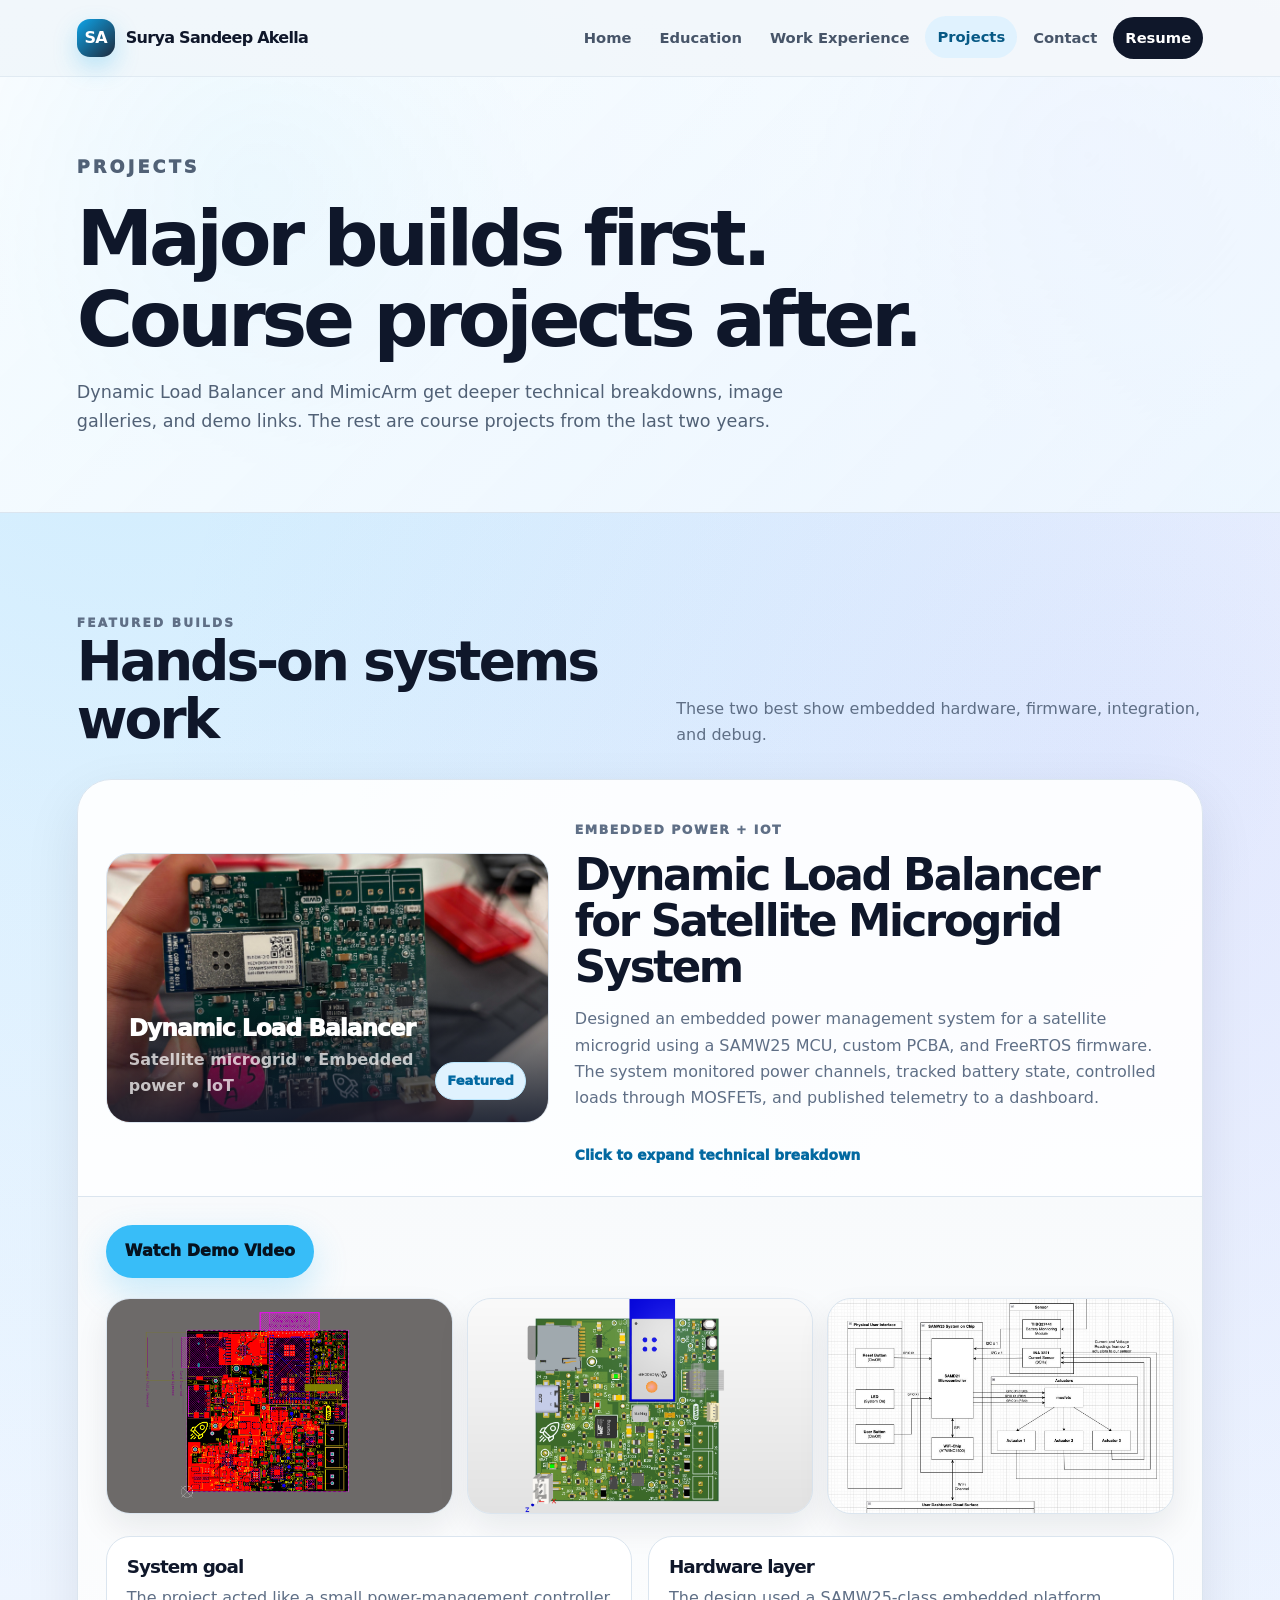
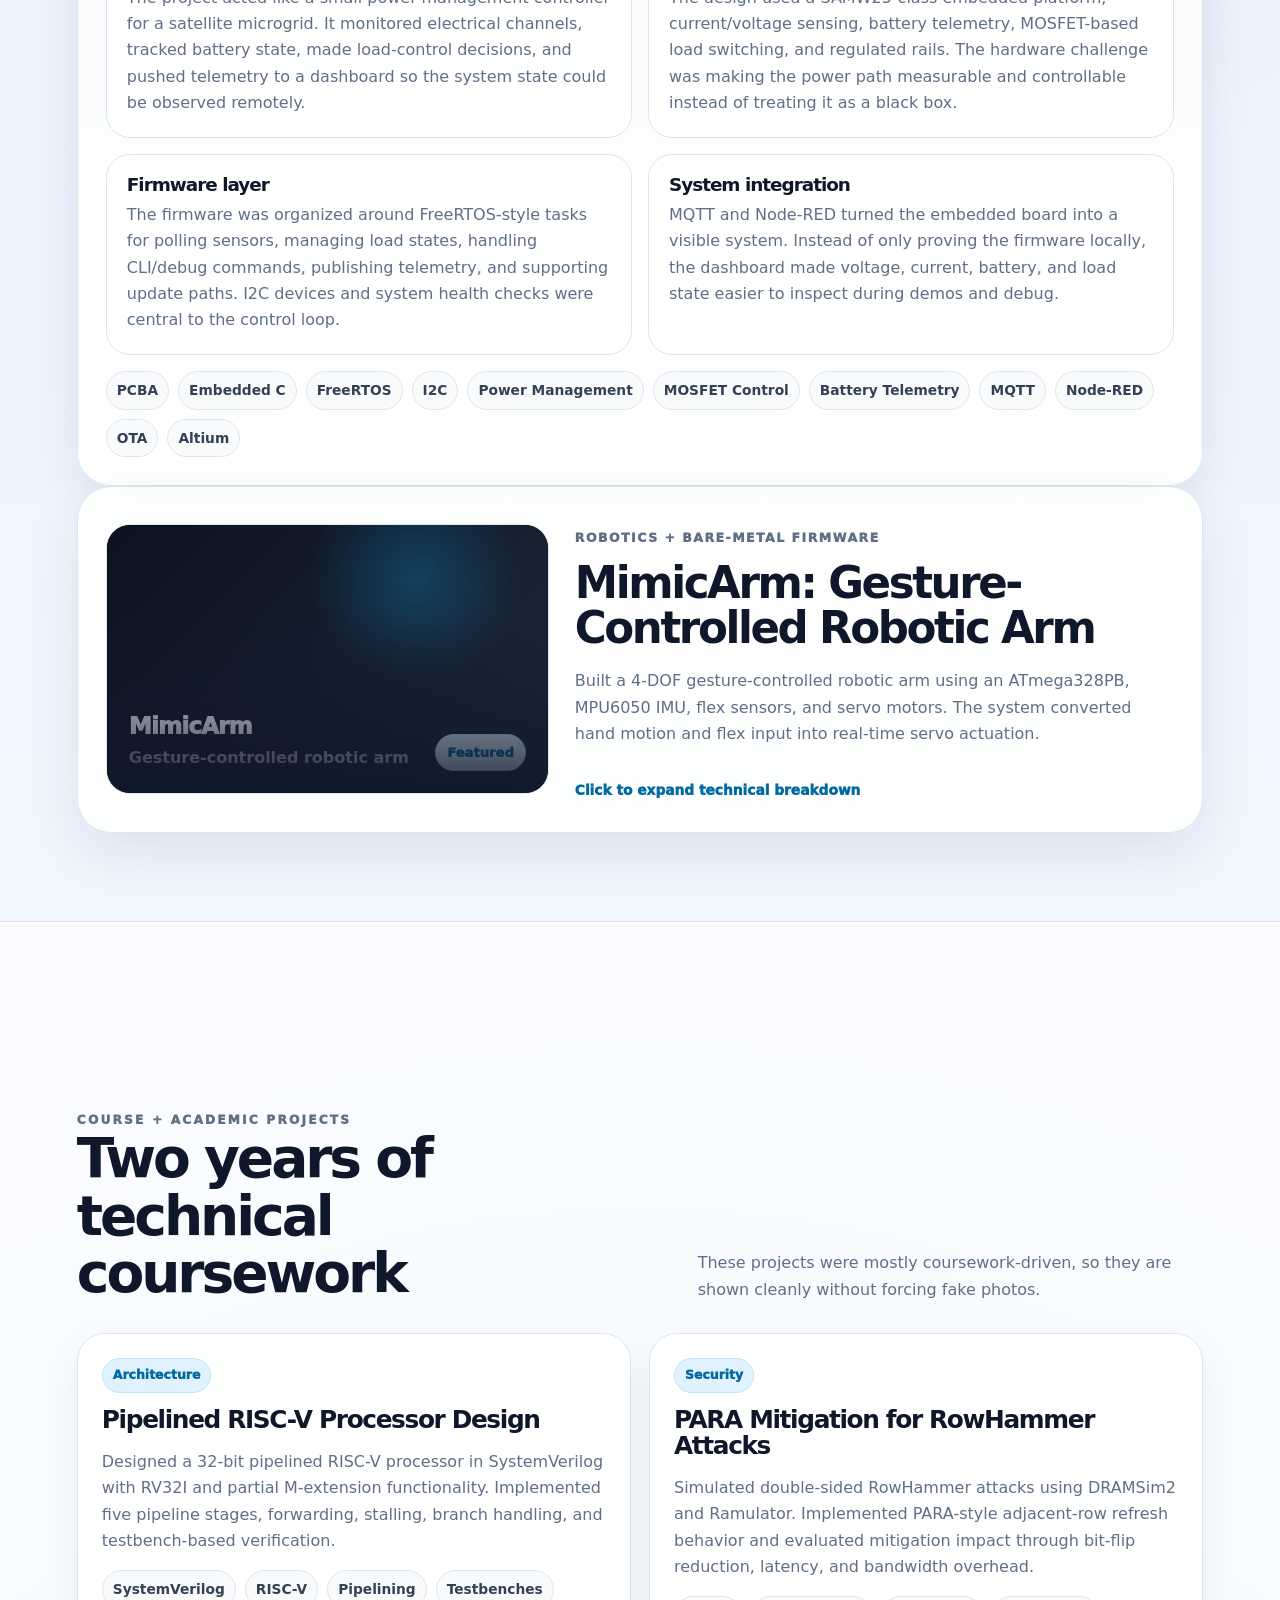
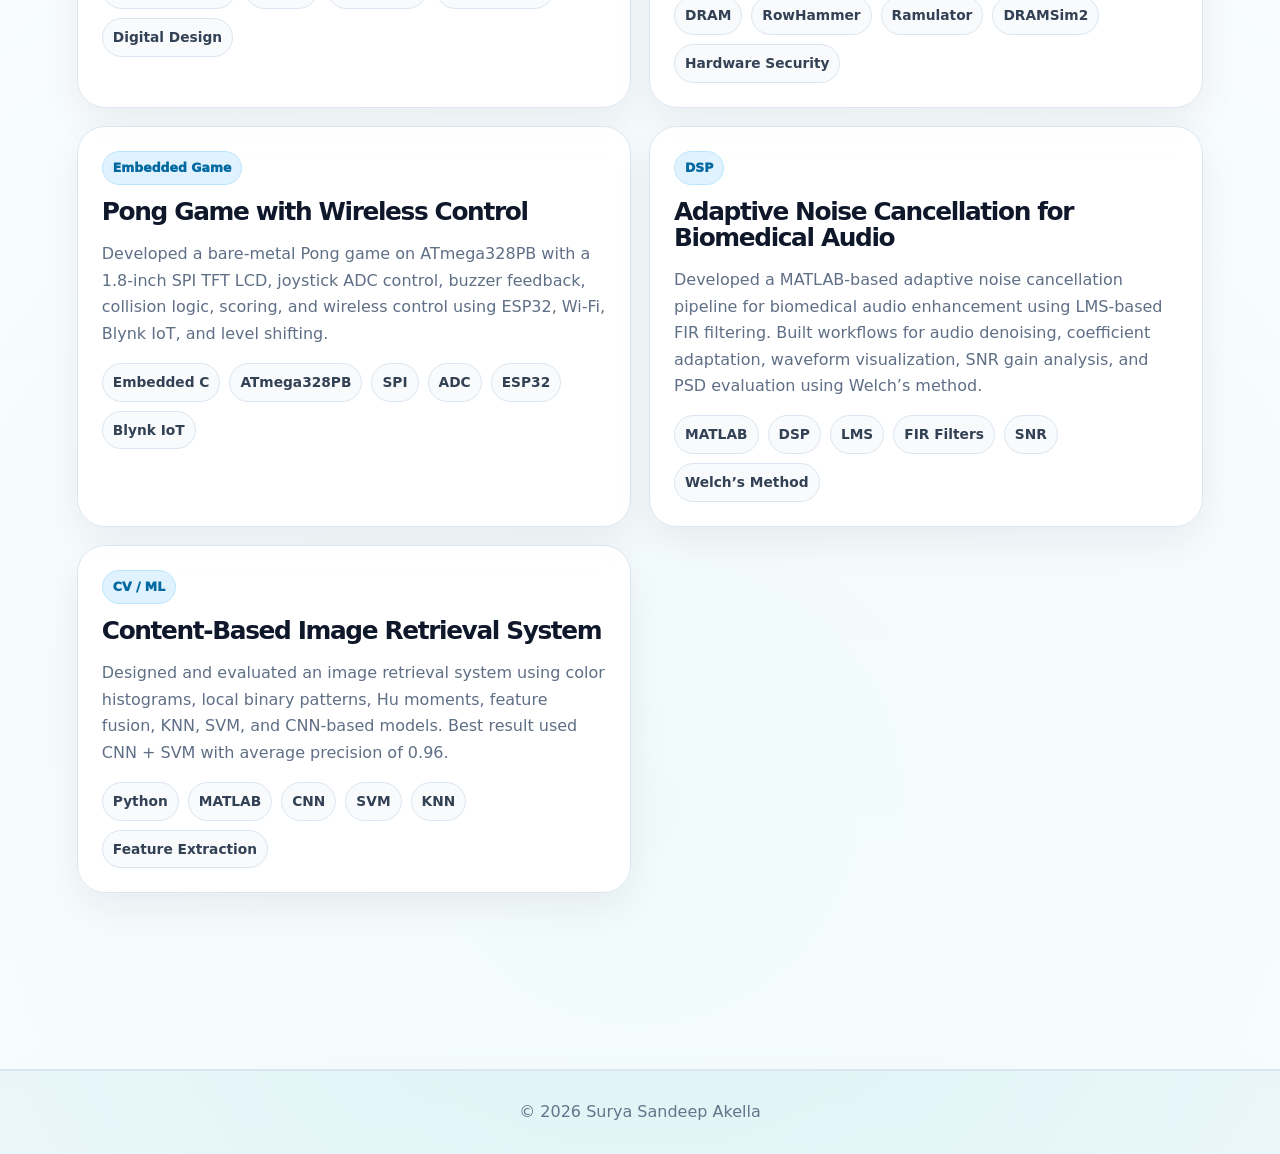
==== projects.html @ 2cc25363 "Add files via upload" ====
<!DOCTYPE html>
<html lang="en">
<head><meta charset="UTF-8" /><meta name="viewport" content="width=device-width, initial-scale=1.0" /><title>Projects | Surya Sandeep Akella</title><link rel="stylesheet" href="style.css" /></head>
<body class="page-transition"><div class="page-shell">
<header class="site-header"><nav class="nav"><a class="brand" href="index.html"><span class="brand-mark">SA</span><span>Surya Sandeep Akella</span></a><button class="menu-button" aria-expanded="false">Menu</button><div class="nav-links"><a href="index.html">Home</a><a href="education.html">Education</a><a href="experience.html">Work Experience</a><a href="projects.html">Projects</a><a href="contact.html">Contact</a><a class="resume-pill" href="resume.pdf" target="_blank">Resume</a></div></nav></header>
<main>

<section class="page-hero compact-hero page-hero-soft"><div class="page-hero-inner reveal"><p class="eyebrow">Projects</p><h1>Major builds first. Course projects after.</h1><p>Dynamic Load Balancer and MimicArm get deeper technical breakdowns, image galleries, and demo links. The rest are course projects from the last two years.</p></div></section>

<section class="section featured-projects">
  <div class="section-head reveal"><div><p class="eyebrow">Featured Builds</p><h2>Hands-on systems work</h2></div><p>These two best show embedded hardware, firmware, integration, and debug.</p></div>

  <details class="project-detail reveal" open>
    <summary>
      <div class="project-visual mini visual-photo-card"><img src="images/dynamic-load-balancer-1.jpeg" alt="Dynamic Load Balancer project photo" onerror="this.style.display='none'; this.nextElementSibling.style.display='flex';" /><div class="visual-placeholder"><div><div class="visual-title">Dynamic Load Balancer</div><div class="visual-sub">Satellite microgrid • Embedded power • IoT</div></div><span class="badge">Featured</span></div></div>
      <div class="project-summary-copy"><p class="project-kicker">Embedded Power + IoT</p><h2>Dynamic Load Balancer for Satellite Microgrid System</h2><p>Designed an embedded power management system for a satellite microgrid using a SAMW25 MCU, custom PCBA, and FreeRTOS firmware. The system monitored power channels, tracked battery state, controlled loads through MOSFETs, and published telemetry to a dashboard.</p><span class="open-hint">Click to expand technical breakdown</span></div>
    </summary>
    <div class="project-expanded">
      <div class="project-links"><a class="button primary" href="https://youtu.be/8DYswh7vf_Q?si=RqyVT2fFKbZEUBEM" target="_blank">Watch Demo Video</a></div>
      <div class="project-gallery" aria-label="Dynamic Load Balancer images">
        <figure><img src="images/dynamic-load-balancer-2.png" alt="Dynamic Load Balancer hardware or demo image 1" onerror="this.style.display='none'; this.nextElementSibling.style.display='grid';" /><figcaption class="image-fallback">Add images/load-balancer-1.jpg</figcaption></figure>
        <figure><img src="images/dynamic-load-balancer-3.png" alt="Dynamic Load Balancer hardware or demo image 2" onerror="this.style.display='none'; this.nextElementSibling.style.display='grid';" /><figcaption class="image-fallback">Add images/load-balancer-2.jpg</figcaption></figure>
        <figure><img src="images/dynamic-load-balancer-4.jpg" alt="Dynamic Load Balancer hardware or demo image 3" onerror="this.style.display='none'; this.nextElementSibling.style.display='grid';" /><figcaption class="image-fallback">Add images/load-balancer-3.jpg</figcaption></figure>
      </div>
      <div class="deep-grid">
        <article><h3>System goal</h3><p>The project acted like a small power-management controller for a satellite microgrid. It monitored electrical channels, tracked battery state, made load-control decisions, and pushed telemetry to a dashboard so the system state could be observed remotely.</p></article>
        <article><h3>Hardware layer</h3><p>The design used a SAMW25-class embedded platform, current/voltage sensing, battery telemetry, MOSFET-based load switching, and regulated rails. The hardware challenge was making the power path measurable and controllable instead of treating it as a black box.</p></article>
        <article><h3>Firmware layer</h3><p>The firmware was organized around FreeRTOS-style tasks for polling sensors, managing load states, handling CLI/debug commands, publishing telemetry, and supporting update paths. I2C devices and system health checks were central to the control loop.</p></article>
        <article><h3>System integration</h3><p>MQTT and Node-RED turned the embedded board into a visible system. Instead of only proving the firmware locally, the dashboard made voltage, current, battery, and load state easier to inspect during demos and debug.</p></article>
      </div>
      <div class="chips"><span>PCBA</span><span>Embedded C</span><span>FreeRTOS</span><span>I2C</span><span>Power Management</span><span>MOSFET Control</span><span>Battery Telemetry</span><span>MQTT</span><span>Node-RED</span><span>OTA</span><span>Altium</span></div>
    </div>
  </details>

  <details class="project-detail reveal">
    <summary>
      <div class="project-visual mini dark visual-photo-card"><img src="images/mimic-arm-1.jpg" alt="MimicArm project photo" onerror="this.style.display='none'; this.nextElementSibling.style.display='flex';" /><div class="visual-placeholder"><div><div class="visual-title">MimicArm</div><div class="visual-sub">Gesture-controlled robotic arm</div></div><span class="badge">Featured</span></div></div>
      <div class="project-summary-copy"><p class="project-kicker">Robotics + Bare-Metal Firmware</p><h2>MimicArm: Gesture-Controlled Robotic Arm</h2><p>Built a 4-DOF gesture-controlled robotic arm using an ATmega328PB, MPU6050 IMU, flex sensors, and servo motors. The system converted hand motion and flex input into real-time servo actuation.</p><span class="open-hint">Click to expand technical breakdown</span></div>
    </summary>
    <div class="project-expanded">
      <div class="project-links"><a class="button primary" href="https://drive.google.com/file/d/1xXghiWyomHCL5a-zHVZRfuj0blY-f9e_/view?usp=sharing" target="_blank">Watch Demo Video</a></div>
      <div class="project-gallery" aria-label="MimicArm images">
        <figure><img src="images/mimic-arm-1.jpg" alt="MimicArm image 1" onerror="this.style.display='none'; this.nextElementSibling.style.display='grid';" /><figcaption class="image-fallback">Add images/mimicarm-1.jpg</figcaption></figure>
        <figure><img src="images/mimic-arm-2.jpg" alt="MimicArm image 2" onerror="this.style.display='none'; this.nextElementSibling.style.display='grid';" /><figcaption class="image-fallback">Add images/mimicarm-2.jpg</figcaption></figure>
        <figure><img src="images/mimicarm-3.jpg" alt="MimicArm image 3" onerror="this.style.display='none'; this.nextElementSibling.style.display='grid';" /><figcaption class="image-fallback">Add images/mimicarm-3.jpg</figcaption></figure>
      </div>
      <div class="deep-grid">
        <article><h3>System goal</h3><p>The goal was to translate hand and wrist motion into robotic-arm movement. The project combined sensing, gesture interpretation, timing-sensitive actuation, and a control structure that could respond quickly enough to feel natural.</p></article>
        <article><h3>Sensing</h3><p>The MPU6050 provided motion/orientation data over I2C, while flex sensors were read through ADC channels to estimate gesture input. The system had to smooth noisy sensor values without making the arm feel delayed.</p></article>
        <article><h3>Actuation</h3><p>Servo outputs were controlled through PWM signals. The firmware mapped gesture states into servo positions while keeping updates predictable and avoiding sudden motion jumps.</p></article>
        <article><h3>Firmware structure</h3><p>The bare-metal C code separated acquisition, processing, control mapping, and debug output. Serial logs helped tune thresholds and verify that sensor values matched the arm response.</p></article>
      </div>
      <div class="chips"><span>Embedded C</span><span>ATmega328PB</span><span>I2C</span><span>ADC</span><span>PWM</span><span>MPU6050</span><span>Flex Sensors</span><span>Servo Control</span><span>Bare-Metal Firmware</span></div>
    </div>
  </details>
</section>

<section class="section wide"><div class="section-inner course-projects">
  <div class="section-head reveal"><div><p class="eyebrow">Course + Academic Projects</p><h2>Two years of technical coursework</h2></div><p>These projects were mostly coursework-driven, so they are shown cleanly without forcing fake photos.</p></div>
  <div class="course-grid">
    <article class="course-card reveal"><span>Architecture</span><h3>Pipelined RISC-V Processor Design</h3><p>Designed a 32-bit pipelined RISC-V processor in SystemVerilog with RV32I and partial M-extension functionality. Implemented five pipeline stages, forwarding, stalling, branch handling, and testbench-based verification.</p><div class="chips"><span>SystemVerilog</span><span>RISC-V</span><span>Pipelining</span><span>Testbenches</span><span>Digital Design</span></div></article>
    <article class="course-card reveal"><span>Security</span><h3>PARA Mitigation for RowHammer Attacks</h3><p>Simulated double-sided RowHammer attacks using DRAMSim2 and Ramulator. Implemented PARA-style adjacent-row refresh behavior and evaluated mitigation impact through bit-flip reduction, latency, and bandwidth overhead.</p><div class="chips"><span>DRAM</span><span>RowHammer</span><span>Ramulator</span><span>DRAMSim2</span><span>Hardware Security</span></div></article>
    <article class="course-card reveal"><span>Embedded Game</span><h3>Pong Game with Wireless Control</h3><p>Developed a bare-metal Pong game on ATmega328PB with a 1.8-inch SPI TFT LCD, joystick ADC control, buzzer feedback, collision logic, scoring, and wireless control using ESP32, Wi-Fi, Blynk IoT, and level shifting.</p><div class="chips"><span>Embedded C</span><span>ATmega328PB</span><span>SPI</span><span>ADC</span><span>ESP32</span><span>Blynk IoT</span></div></article>
    <article class="course-card reveal"><span>DSP</span><h3>Adaptive Noise Cancellation for Biomedical Audio</h3><p>Developed a MATLAB-based adaptive noise cancellation pipeline for biomedical audio enhancement using LMS-based FIR filtering. Built workflows for audio denoising, coefficient adaptation, waveform visualization, SNR gain analysis, and PSD evaluation using Welch’s method.</p><div class="chips"><span>MATLAB</span><span>DSP</span><span>LMS</span><span>FIR Filters</span><span>SNR</span><span>Welch’s Method</span></div></article>
    <article class="course-card reveal"><span>CV / ML</span><h3>Content-Based Image Retrieval System</h3><p>Designed and evaluated an image retrieval system using color histograms, local binary patterns, Hu moments, feature fusion, KNN, SVM, and CNN-based models. Best result used CNN + SVM with average precision of 0.96.</p><div class="chips"><span>Python</span><span>MATLAB</span><span>CNN</span><span>SVM</span><span>KNN</span><span>Feature Extraction</span></div></article>
  </div>
</div></section>

</main><footer class="footer"><div class="footer-inner">© 2026 Surya Sandeep Akella</div></footer></div><script src="script.js"></script></body></html>
---- style.css ----
:root{
  --bg:#f6f8fb;--surface:#ffffff;--surface-2:#eef4fb;--ink:#0f172a;--muted:#5f6f86;--line:#dbe5ef;--brand:#0ea5e9;--brand-dark:#0369a1;--accent:#22c55e;--shadow:0 20px 55px rgba(15,23,42,.09);--radius:26px
}
*{box-sizing:border-box}html{scroll-behavior:smooth}body{margin:0;font-family:Inter,ui-sans-serif,system-ui,-apple-system,BlinkMacSystemFont,"Segoe UI",Arial,sans-serif;background:var(--bg);color:var(--ink);line-height:1.65}a{color:inherit;text-decoration:none}img{max-width:100%;display:block}.page-shell{min-height:100vh;display:flex;flex-direction:column}.site-header{position:sticky;top:0;z-index:50;background:rgba(246,248,251,.82);backdrop-filter:blur(18px);border-bottom:1px solid rgba(219,229,239,.75)}.nav{width:min(1180px,88vw);margin:auto;display:flex;align-items:center;justify-content:space-between;gap:28px;padding:17px 0}.brand{display:flex;align-items:center;gap:11px;font-weight:900;letter-spacing:-.045em}.brand-mark{width:38px;height:38px;border-radius:13px;background:linear-gradient(135deg,var(--brand),#1e293b);display:grid;place-items:center;color:white;box-shadow:0 10px 25px rgba(14,165,233,.26)}.nav-links{display:flex;align-items:center;gap:4px;flex-wrap:wrap}.nav-links a{padding:9px 12px;border-radius:999px;color:#475569;font-weight:800;font-size:.92rem;transition:background .2s ease,color .2s ease,transform .2s ease}.nav-links a:hover,.nav-links a.active{background:#e0f2fe;color:#075985;transform:translateY(-1px)}.resume-pill{background:#0f172a!important;color:white!important}.menu-button{display:none;border:1px solid var(--line);background:white;border-radius:14px;padding:10px 12px;font-weight:900;color:var(--ink)}main{flex:1}.hero{position:relative;overflow:hidden;background:radial-gradient(circle at 78% 18%,rgba(14,165,233,.23),transparent 30%),linear-gradient(135deg,#07111f,#14243a 50%,#0f172a);color:white}.hero::before{content:"";position:absolute;inset:auto -120px -220px auto;width:520px;height:520px;border:1px solid rgba(125,211,252,.20);border-radius:50%;animation:float 8s ease-in-out infinite}.hero-inner{width:min(1180px,88vw);margin:auto;display:grid;grid-template-columns:1.15fr .85fr;gap:54px;align-items:center;min-height:calc(100vh - 74px);padding:82px 0}.eyebrow{text-transform:uppercase;letter-spacing:.18em;font-size:.76rem;font-weight:950;color:var(--brand)}.hero .eyebrow{color:#7dd3fc}h1,h2,h3{line-height:1.05;margin:0;letter-spacing:-.055em}h1{font-size:clamp(3.15rem,8vw,7.3rem);max-width:870px}h2{font-size:clamp(2.25rem,4.3vw,4.1rem)}h3{font-size:1.45rem}.lead{font-size:1.16rem;color:#d7e4f3;max-width:760px;margin:24px 0 0}.buttons{display:flex;gap:13px;flex-wrap:wrap;margin-top:30px}.button{display:inline-flex;align-items:center;justify-content:center;gap:8px;border-radius:999px;padding:12px 18px;font-weight:950;border:1px solid transparent;transition:transform .2s ease,box-shadow .2s ease,background .2s ease}.button:hover{transform:translateY(-2px)}.button.primary{background:#38bdf8;color:#06121f;box-shadow:0 14px 34px rgba(56,189,248,.25)}.button.dark{background:#0f172a;color:white}.button.ghost{border-color:rgba(255,255,255,.28);color:white}.button.light{border-color:var(--line);background:white;color:var(--ink)}.hero-card{background:rgba(255,255,255,.08);border:1px solid rgba(255,255,255,.15);border-radius:34px;padding:24px;box-shadow:0 34px 80px rgba(0,0,0,.24);backdrop-filter:blur(12px)}.portrait{aspect-ratio:1/1;border-radius:27px;background:linear-gradient(135deg,#0ea5e9,#0f172a);display:grid;place-items:center;overflow:hidden;border:1px solid rgba(255,255,255,.16)}.portrait img{width:100%;height:100%;object-fit:cover}.portrait-fallback{font-size:5rem;font-weight:1000;letter-spacing:-.1em}.hero-card h3{margin:18px 0 8px}.hero-card p{color:#cbd5e1;margin:0}.mini-grid{display:grid;grid-template-columns:1fr 1fr;gap:10px;margin-top:18px}.mini-grid span{background:rgba(15,23,42,.56);border:1px solid rgba(148,163,184,.22);border-radius:15px;padding:12px;font-weight:900;color:#f8fafc}.section{width:min(1180px,88vw);margin:auto;padding:88px 0}.section.wide{width:100%;background:var(--surface);border-block:1px solid var(--line)}.section.wide>.section-inner{width:min(1180px,88vw);margin:auto;padding:88px 0}.section-head{display:flex;justify-content:space-between;align-items:end;gap:24px;margin-bottom:30px}.section-head p{max-width:640px;color:var(--muted);margin:12px 0 0}.card-grid{display:grid;grid-template-columns:repeat(3,1fr);gap:20px}.card{background:var(--surface);border:1px solid var(--line);border-radius:var(--radius);padding:24px;box-shadow:var(--shadow);transition:transform .22s ease,box-shadow .22s ease,border-color .22s ease}.card:hover{transform:translateY(-5px);box-shadow:0 28px 70px rgba(15,23,42,.13);border-color:#bae6fd}.card p{color:var(--muted);margin-bottom:0}.icon{width:46px;height:46px;border-radius:16px;display:grid;place-items:center;background:#e0f2fe;color:#075985;font-weight:1000;margin-bottom:16px}.split{display:grid;grid-template-columns:.9fr 1.1fr;gap:34px;align-items:start}.panel{background:var(--surface);border:1px solid var(--line);border-radius:var(--radius);padding:28px;box-shadow:var(--shadow)}.panel p{color:var(--muted)}.timeline{display:grid;gap:18px}.timeline-item{position:relative;background:var(--surface);border:1px solid var(--line);border-radius:24px;padding:24px;box-shadow:0 15px 38px rgba(15,23,42,.06)}.meta{color:#64748b;font-weight:850;margin:.35rem 0 0}.badge{display:inline-flex;background:#e0f2fe;color:#0369a1;border:1px solid #bae6fd;border-radius:999px;padding:7px 11px;font-size:.82rem;font-weight:950}.chips{display:flex;flex-wrap:wrap;gap:9px;margin-top:16px}.chips span{background:#f8fafc;border:1px solid #dbe5ef;color:#334155;border-radius:999px;padding:7px 10px;font-size:.86rem;font-weight:850}.project-card{display:grid;grid-template-columns:1fr 1.18fr;gap:26px;align-items:stretch;background:var(--surface);border:1px solid var(--line);border-radius:32px;padding:22px;box-shadow:var(--shadow);margin-bottom:24px;overflow:hidden}.project-visual{min-height:310px;border-radius:24px;background:radial-gradient(circle at 70% 20%,rgba(14,165,233,.26),transparent 28%),linear-gradient(135deg,#dbeafe,#f8fafc);border:1px solid #dbe5ef;display:flex;align-items:flex-end;justify-content:space-between;padding:22px;gap:14px}.project-visual.dark{background:radial-gradient(circle at 20% 20%,rgba(34,197,94,.25),transparent 30%),linear-gradient(135deg,#0f172a,#1e293b);color:white}.visual-title{font-weight:1000;font-size:1.45rem;letter-spacing:-.04em}.visual-sub{color:inherit;opacity:.72;font-weight:850}.project-body{padding:10px 4px}.project-body p,.project-body li{color:var(--muted)}.project-body ul{padding-left:20px}.project-kicker{color:var(--brand-dark);font-weight:1000;text-transform:uppercase;letter-spacing:.12em;font-size:.78rem}.cta{background:linear-gradient(135deg,#0f172a,#1e293b);border-radius:34px;padding:42px;color:white;display:grid;grid-template-columns:1fr auto;gap:24px;align-items:center;overflow:hidden;position:relative}.cta p{color:#cbd5e1;margin-bottom:0}.contact-grid{display:grid;grid-template-columns:1fr 1fr;gap:20px}.contact-item{background:white;border:1px solid var(--line);border-radius:24px;padding:24px;box-shadow:var(--shadow)}.contact-item p{color:var(--muted)}.footer{border-top:1px solid var(--line);padding:28px 0;color:#64748b;text-align:center}.footer-inner{width:min(1180px,88vw);margin:auto}.page-hero{background:linear-gradient(135deg,#e0f2fe,#f8fafc 58%,#ffffff);border-bottom:1px solid var(--line)}.page-hero-inner{width:min(1180px,88vw);margin:auto;padding:76px 0}.page-hero p{max-width:780px;color:#516176;font-size:1.1rem}.reveal{opacity:0;transform:translateY(18px);transition:opacity .7s ease,transform .7s ease}.reveal.visible{opacity:1;transform:translateY(0)}.page-transition{animation:fadePage .45s ease both}@keyframes fadePage{from{opacity:.3;transform:translateY(8px)}to{opacity:1;transform:translateY(0)}}@keyframes float{0%,100%{transform:translateY(0)}50%{transform:translateY(-18px)}}@media(max-width:960px){.menu-button{display:inline-flex}.nav{align-items:flex-start}.nav-links{display:none;position:absolute;left:6vw;right:6vw;top:70px;background:white;border:1px solid var(--line);border-radius:22px;padding:12px;box-shadow:var(--shadow);flex-direction:column;align-items:stretch}.nav-links.open{display:flex}.nav-links a{display:block}.hero-inner,.split,.project-card,.cta,.contact-grid{grid-template-columns:1fr}.hero-inner{min-height:auto;padding:72px 0}.card-grid{grid-template-columns:1fr}.section-head{align-items:flex-start;flex-direction:column}.mini-grid{grid-template-columns:1fr}.project-visual{min-height:230px}.cta{padding:30px}.brand span:last-child{max-width:230px;white-space:nowrap;overflow:hidden;text-overflow:ellipsis}}@media(max-width:560px){.section,.section.wide>.section-inner{padding:62px 0}.page-hero-inner{padding:54px 0}.nav{width:min(92vw,1180px)}.section,.section.wide>.section-inner,.page-hero-inner,.hero-inner,.footer-inner{width:min(92vw,1180px)}h1{font-size:3.25rem}.buttons{width:100%}.button{width:100%}.hero-card{padding:18px}.project-card{padding:15px;border-radius:25px}}

/* Home page refinements */
.hero-about{grid-template-columns:1.05fr .95fr;gap:48px}.profile-panel{background:rgba(255,255,255,.08);border:1px solid rgba(255,255,255,.16);border-radius:34px;padding:22px;box-shadow:0 34px 80px rgba(0,0,0,.24);backdrop-filter:blur(12px);display:grid;gap:18px}.wide-photo{aspect-ratio:4/3;border-radius:26px}.profile-summary{background:rgba(15,23,42,.48);border:1px solid rgba(148,163,184,.22);border-radius:24px;padding:22px}.profile-summary h3{margin:6px 0 10px}.profile-summary p{color:#d7e4f3;margin:0}.focus-grid{grid-template-columns:1fr 1fr}.focus-grid span{min-height:54px;display:flex;align-items:center}.project-body>.chips{margin-top:20px}.project-body p{font-size:1.02rem}.project-card{transition:transform .22s ease,box-shadow .22s ease,border-color .22s ease}.project-card:hover{transform:translateY(-4px);box-shadow:0 28px 70px rgba(15,23,42,.14);border-color:#bae6fd}@media(max-width:960px){.hero-about{grid-template-columns:1fr}.focus-grid{grid-template-columns:1fr 1fr}}@media(max-width:560px){.focus-grid{grid-template-columns:1fr}.wide-photo{aspect-ratio:1/1}}

/* v3 refinements requested: cleaner home, separate about/photo section, concise education, story-style experience */
.hero-clean .hero-inner{grid-template-columns:1fr;min-height:78vh;text-align:left}.hero-title-only h1{max-width:980px}.hero-title-only .lead{max-width:780px}.about-section{padding-top:72px}.about-layout{display:grid;grid-template-columns:.75fr 1.25fr;gap:34px;align-items:stretch}.about-photo-card{background:var(--surface);border:1px solid var(--line);border-radius:34px;padding:22px;box-shadow:var(--shadow);display:flex;flex-direction:column;justify-content:space-between;gap:18px}.about-photo{aspect-ratio:4/5;border-radius:26px;border-color:var(--line);background:radial-gradient(circle at 30% 20%,rgba(14,165,233,.26),transparent 32%),linear-gradient(135deg,#0f172a,#1e293b);color:white}.photo-caption{display:flex;align-items:flex-start;justify-content:space-between;gap:14px;border-top:1px solid var(--line);padding-top:16px}.photo-caption strong{font-size:1.1rem;letter-spacing:-.04em}.photo-caption span{color:var(--muted);font-weight:800;text-align:right}.about-copy{background:var(--surface);border:1px solid var(--line);border-radius:34px;padding:34px;box-shadow:var(--shadow)}.about-copy p{color:var(--muted);font-size:1.04rem}.about-stats{display:grid;grid-template-columns:repeat(3,1fr);gap:12px;margin-top:24px}.about-stats div{background:#f8fafc;border:1px solid var(--line);border-radius:20px;padding:16px}.about-stats span{display:block;color:var(--muted);font-size:.8rem;text-transform:uppercase;letter-spacing:.11em;font-weight:950}.about-stats strong{display:block;margin-top:4px;color:var(--ink);letter-spacing:-.04em}.compact-hero .page-hero-inner{padding:58px 0}.compact-hero h1{font-size:clamp(2.8rem,6vw,5.4rem);max-width:980px}.education-simple{display:grid;gap:22px}.edu-card{background:var(--surface);border:1px solid var(--line);border-radius:32px;padding:28px;box-shadow:var(--shadow);display:grid;grid-template-columns:.9fr 1.1fr;gap:26px;align-items:center}.edu-card h2{font-size:clamp(2.1rem,4vw,3.6rem);margin-top:12px}.edu-degree{font-weight:900;color:#334155;font-size:1.15rem}.edu-note{color:var(--muted);font-size:1.04rem}.small-label{font-size:.68rem}.experience-stories{display:grid;gap:28px}.story-card{display:grid;grid-template-columns:.75fr 1.25fr;gap:28px;background:var(--surface);border:1px solid var(--line);border-radius:34px;padding:24px;box-shadow:var(--shadow);transition:transform .22s ease,box-shadow .22s ease,border-color .22s ease}.story-card:hover{transform:translateY(-4px);box-shadow:0 28px 70px rgba(15,23,42,.14);border-color:#bae6fd}.story-visual{min-height:520px;border-radius:26px;background:radial-gradient(circle at 70% 20%,rgba(14,165,233,.26),transparent 28%),linear-gradient(135deg,#dbeafe,#f8fafc);border:1px solid #dbe5ef;display:flex;align-items:flex-end;justify-content:space-between;padding:22px;gap:14px;position:sticky;top:98px}.story-visual.dark{background:radial-gradient(circle at 20% 20%,rgba(34,197,94,.24),transparent 32%),linear-gradient(135deg,#0f172a,#1e293b);color:white}.story-copy{padding:10px 4px}.story-copy h2{font-size:clamp(2rem,3.6vw,3.6rem);margin-bottom:20px}.story-copy p{color:var(--muted);font-size:1.05rem}.story-copy .chips{margin-top:24px}@media(max-width:960px){.about-layout,.edu-card,.story-card{grid-template-columns:1fr}.story-visual{min-height:260px;position:relative;top:auto}.about-stats{grid-template-columns:1fr}.photo-caption{display:block}.photo-caption span{text-align:left;display:block;margin-top:4px}.hero-clean .hero-inner{min-height:auto}}@media(max-width:560px){.about-copy,.edu-card,.story-card,.about-photo-card{padding:18px;border-radius:25px}.compact-hero h1{font-size:3rem}.about-copy h2{font-size:2.5rem}}

/* v4: personality, better education, expandable experience/projects */
.about-layout-v4{grid-template-columns:.52fr 1.48fr;align-items:start}.compact-person-card{position:sticky;top:98px;gap:14px}.compact-person-card .about-photo{aspect-ratio:1/1}.person-mini{border-top:1px solid var(--line);padding-top:14px}.person-mini strong{display:block;font-size:1.1rem;letter-spacing:-.04em}.person-mini span{display:block;color:var(--muted);font-weight:850;margin-top:3px}.about-copy-v4 h2{font-size:clamp(2.2rem,4.5vw,4.8rem);max-width:900px}.fun-strip{display:grid;grid-template-columns:repeat(3,1fr);gap:12px;margin-top:26px}.fun-strip div{border:1px solid var(--line);background:#f8fafc;border-radius:20px;padding:16px}.fun-strip span{display:block;color:var(--brand-dark);font-size:.75rem;text-transform:uppercase;letter-spacing:.13em;font-weight:1000}.fun-strip strong{display:block;margin-top:5px;letter-spacing:-.04em}
.education-v4{display:grid;gap:24px}.edu-feature-card{background:var(--surface);border:1px solid var(--line);border-radius:34px;padding:32px;box-shadow:var(--shadow);display:grid;grid-template-columns:.9fr 1.1fr;gap:34px;align-items:center;transition:transform .22s ease,box-shadow .22s ease,border-color .22s ease}.edu-feature-card:hover{transform:translateY(-4px);box-shadow:0 28px 70px rgba(15,23,42,.14);border-color:#bae6fd}.edu-feature-card h2{font-size:clamp(2.1rem,4.4vw,4.7rem);margin:16px 0 16px}.edu-feature-card.slim h2{font-size:clamp(2rem,3.7vw,3.8rem)}.edu-mini-grid{display:grid;grid-template-columns:1fr 1fr;gap:14px;margin-bottom:24px}.edu-mini-grid div{background:#f8fafc;border:1px solid var(--line);border-radius:22px;padding:18px}.edu-mini-grid span{color:var(--brand-dark);font-size:.75rem;text-transform:uppercase;letter-spacing:.14em;font-weight:1000}.edu-mini-grid strong{display:block;font-size:1.05rem;margin:5px 0;letter-spacing:-.04em}.edu-mini-grid p{color:var(--muted);margin:0;font-size:.96rem}.exp-accordion{display:grid;gap:22px}.exp-detail,.project-detail{background:var(--surface);border:1px solid var(--line);border-radius:34px;box-shadow:var(--shadow);overflow:hidden;transition:transform .22s ease,box-shadow .22s ease,border-color .22s ease}.exp-detail:hover,.project-detail:hover{transform:translateY(-3px);box-shadow:0 28px 70px rgba(15,23,42,.13);border-color:#bae6fd}.exp-detail summary,.project-detail summary{list-style:none;cursor:pointer;display:grid;grid-template-columns:.9fr 1.1fr;gap:26px;align-items:center;padding:28px}.exp-detail summary::-webkit-details-marker,.project-detail summary::-webkit-details-marker{display:none}.summary-left h2{font-size:clamp(2rem,3.6vw,3.7rem);margin:14px 0 8px}.summary-left p,.summary-right p{color:var(--muted);margin:0}.summary-right{border-left:1px solid var(--line);padding-left:26px}.summary-right span,.open-hint{display:inline-flex;margin-top:16px;color:var(--brand-dark);font-weight:1000;font-size:.86rem}.exp-expanded,.project-expanded{border-top:1px solid var(--line);padding:28px;background:linear-gradient(180deg,#f8fafc,#ffffff)}.deep-grid{display:grid;grid-template-columns:repeat(2,1fr);gap:16px}.deep-grid article{background:white;border:1px solid var(--line);border-radius:24px;padding:20px}.deep-grid h3{font-size:1.15rem;margin-bottom:8px}.deep-grid p{color:var(--muted);margin:0}.project-detail summary{grid-template-columns:.85fr 1.15fr}.project-visual.mini{min-height:270px}.project-summary-copy h2{font-size:clamp(1.9rem,3.4vw,3.4rem);margin:12px 0}.project-summary-copy p{color:var(--muted)}.course-grid{display:grid;grid-template-columns:repeat(2,1fr);gap:18px}.course-card{background:var(--surface);border:1px solid var(--line);border-radius:28px;padding:24px;box-shadow:0 15px 38px rgba(15,23,42,.06);transition:transform .22s ease,box-shadow .22s ease,border-color .22s ease}.course-card:hover{transform:translateY(-4px);box-shadow:0 28px 70px rgba(15,23,42,.12);border-color:#bae6fd}.course-card>span{display:inline-flex;color:var(--brand-dark);background:#e0f2fe;border:1px solid #bae6fd;border-radius:999px;padding:6px 10px;font-weight:1000;font-size:.78rem}.course-card h3{margin:14px 0 10px;font-size:1.55rem}.course-card p{color:var(--muted)}
@media(max-width:960px){.about-layout-v4,.edu-feature-card,.exp-detail summary,.project-detail summary{grid-template-columns:1fr}.compact-person-card{position:relative;top:auto}.fun-strip,.edu-mini-grid,.deep-grid,.course-grid{grid-template-columns:1fr}.summary-right{border-left:0;border-top:1px solid var(--line);padding-left:0;padding-top:18px}.project-visual.mini{min-height:220px}}

/* v5: roles box, personal image, richer page backgrounds, resume embed */
body{background:
  radial-gradient(circle at 8% 6%, rgba(14,165,233,.10), transparent 28%),
  radial-gradient(circle at 92% 12%, rgba(34,197,94,.08), transparent 24%),
  linear-gradient(180deg,#f8fbff 0%,#eef4fb 45%,#f8fafc 100%);
}
.section.wide{background:rgba(255,255,255,.72);backdrop-filter:blur(10px)}
.page-hero-soft{background:
  radial-gradient(circle at 15% 30%,rgba(14,165,233,.18),transparent 28%),
  radial-gradient(circle at 88% 20%,rgba(34,197,94,.13),transparent 25%),
  linear-gradient(135deg,#eef8ff 0%,#f8fafc 58%,#eef4fb 100%);
  border-bottom:1px solid var(--line);
}
.hero-home-grid{grid-template-columns:1.25fr .75fr;min-height:82vh}.roles-box{background:rgba(255,255,255,.10);border:1px solid rgba(255,255,255,.18);border-radius:34px;padding:24px;box-shadow:0 34px 80px rgba(0,0,0,.24);backdrop-filter:blur(14px)}.roles-box .eyebrow{margin-top:0}.role-table{display:grid;gap:12px;margin-top:18px}.role-table div{background:rgba(15,23,42,.52);border:1px solid rgba(148,163,184,.24);border-radius:18px;padding:16px;transition:transform .2s ease,background .2s ease,border-color .2s ease}.role-table div:hover{transform:translateY(-3px);background:rgba(14,165,233,.18);border-color:rgba(125,211,252,.55)}.role-table strong{display:block;color:#fff;font-size:1rem;letter-spacing:-.035em}.role-table span{display:block;color:#cbd5e1;font-weight:750;margin-top:3px;font-size:.92rem}.about-layout-personal{grid-template-columns:.55fr 1.45fr}.interest-image-card{margin-top:22px;border:1px solid var(--line);border-radius:26px;overflow:hidden;box-shadow:0 18px 45px rgba(15,23,42,.10);background:#111827}.interest-image-card img{width:100%;height:auto;display:block}.education-v5{display:grid;gap:24px}.edu-story-card{background:rgba(255,255,255,.88);border:1px solid var(--line);border-radius:34px;padding:32px;box-shadow:var(--shadow);display:grid;grid-template-columns:.85fr 1.15fr;gap:34px;align-items:center;transition:transform .22s ease,box-shadow .22s ease,border-color .22s ease}.edu-story-card:hover{transform:translateY(-4px);box-shadow:0 28px 70px rgba(15,23,42,.14);border-color:#bae6fd}.edu-story-card h2{font-size:clamp(2.2rem,4.4vw,4.8rem);margin:16px 0 14px}.edu-story-card.slim h2{font-size:clamp(2rem,3.6vw,3.8rem)}.edu-highlight{background:#f8fafc;border:1px solid var(--line);border-radius:24px;padding:20px;margin-bottom:18px}.edu-highlight span{display:block;color:var(--brand-dark);font-size:.78rem;text-transform:uppercase;letter-spacing:.14em;font-weight:1000}.edu-highlight strong{display:block;margin-top:5px;font-size:1.25rem;letter-spacing:-.04em}.edu-highlight p,.edu-side p{color:var(--muted);margin:.5rem 0 0}.course-cloud{display:flex;gap:10px;flex-wrap:wrap}.course-cloud span{background:#f1f5f9;border:1px solid #dbe5ef;border-radius:999px;padding:8px 12px;color:#334155;font-weight:900;font-size:.9rem}.project-links{display:flex;gap:12px;flex-wrap:wrap;margin-bottom:20px}.contact-grid-v2{grid-template-columns:repeat(2,1fr)}.resume-frame{background:white;border:1px solid var(--line);border-radius:30px;box-shadow:var(--shadow);overflow:hidden;min-height:720px}.resume-frame object{width:100%;height:720px;display:block}.resume-fallback{padding:40px;text-align:center}.resume-fallback p{color:var(--muted)}
@media(max-width:960px){.hero-home-grid,.edu-story-card,.about-layout-personal{grid-template-columns:1fr}.roles-box{margin-top:10px}.contact-grid-v2{grid-template-columns:1fr}.resume-frame,.resume-frame object{min-height:620px;height:620px}}
@media(max-width:560px){.roles-box,.edu-story-card{padding:18px;border-radius:25px}.resume-frame,.resume-frame object{min-height:500px;height:500px}.role-table div{padding:14px}.interest-image-card{border-radius:20px}}


/* v6: richer page background + real image galleries */
body{
  background:
    radial-gradient(circle at 10% 8%, rgba(56,189,248,.18), transparent 30%),
    radial-gradient(circle at 88% 18%, rgba(99,102,241,.10), transparent 26%),
    radial-gradient(circle at 50% 92%, rgba(20,184,166,.12), transparent 34%),
    linear-gradient(180deg,#f3f8ff 0%,#eef5ff 38%,#f7fbff 100%);
}
.page-hero-soft{
  background:
    linear-gradient(135deg,rgba(255,255,255,.78),rgba(238,247,255,.86)),
    radial-gradient(circle at 20% 25%, rgba(14,165,233,.22), transparent 26%),
    radial-gradient(circle at 85% 18%, rgba(99,102,241,.14), transparent 24%);
}
.section.wide{background:rgba(255,255,255,.62)}
.edu-story-card,.exp-detail,.project-detail,.course-card,.contact-item,.resume-frame,.about-photo-card,.about-copy{background:rgba(255,255,255,.90);backdrop-filter:blur(14px)}
.personal-scroll-wrap{margin-top:24px;border:1px solid var(--line);background:linear-gradient(180deg,#ffffff,#f8fbff);border-radius:28px;padding:18px;box-shadow:0 18px 45px rgba(15,23,42,.10)}
.scroll-heading{display:flex;justify-content:space-between;gap:16px;align-items:end;margin-bottom:14px}.scroll-heading span{color:var(--brand-dark);text-transform:uppercase;letter-spacing:.14em;font-size:.72rem;font-weight:1000}.scroll-heading strong{font-size:1.04rem;letter-spacing:-.04em}.image-scroll{display:flex;gap:14px;overflow-x:auto;scroll-snap-type:x mandatory;padding:2px 2px 10px}.image-scroll::-webkit-scrollbar{height:9px}.image-scroll::-webkit-scrollbar-thumb{background:#cbd5e1;border-radius:999px}.scroll-card{scroll-snap-align:start;flex:0 0 230px;aspect-ratio:4/3;border-radius:22px;overflow:hidden;border:1px solid var(--line);background:#eaf3fb;margin:0;box-shadow:0 12px 28px rgba(15,23,42,.08)}.scroll-card.wide-card{flex-basis:300px}.scroll-card img{width:100%;height:100%;object-fit:cover}.image-fallback{display:none;width:100%;height:100%;place-items:center;text-align:center;padding:18px;background:linear-gradient(135deg,#e0f2fe,#f8fafc);color:#075985;font-weight:1000}.ferrari-fallback{background:linear-gradient(135deg,#fee2e2,#fff7ed);color:#991b1b}
.project-gallery{display:grid;grid-template-columns:repeat(3,1fr);gap:14px;margin:0 0 22px}.project-gallery figure{margin:0;border:1px solid var(--line);border-radius:24px;overflow:hidden;aspect-ratio:16/10;background:#eaf3fb;box-shadow:0 14px 32px rgba(15,23,42,.08)}.project-gallery img{width:100%;height:100%;object-fit:cover;transition:transform .28s ease}.project-gallery figure:hover img{transform:scale(1.04)}.visual-photo-card{position:relative;overflow:hidden;padding:0!important}.visual-photo-card>img{width:100%;height:100%;object-fit:cover;position:absolute;inset:0}.visual-photo-card::after{content:"";position:absolute;inset:0;background:linear-gradient(180deg,transparent 35%,rgba(15,23,42,.88));pointer-events:none}.visual-placeholder{position:absolute;inset:0;display:flex;align-items:flex-end;justify-content:space-between;gap:14px;padding:22px;background:radial-gradient(circle at 70% 20%,rgba(14,165,233,.26),transparent 28%),linear-gradient(135deg,#0b1220,#1e293b);color:white}.visual-photo-card img:not([style*="display: none"]) + .visual-placeholder{background:transparent;z-index:2}.visual-photo-card img:not([style*="display: none"]) + .visual-placeholder .visual-title,.visual-photo-card img:not([style*="display: none"]) + .visual-placeholder .visual-sub{color:white;text-shadow:0 2px 18px rgba(0,0,0,.45)}
@media(max-width:960px){.project-gallery{grid-template-columns:1fr}.scroll-heading{display:block}.scroll-heading strong{display:block;margin-top:4px}.scroll-card{flex-basis:210px}.scroll-card.wide-card{flex-basis:250px}}
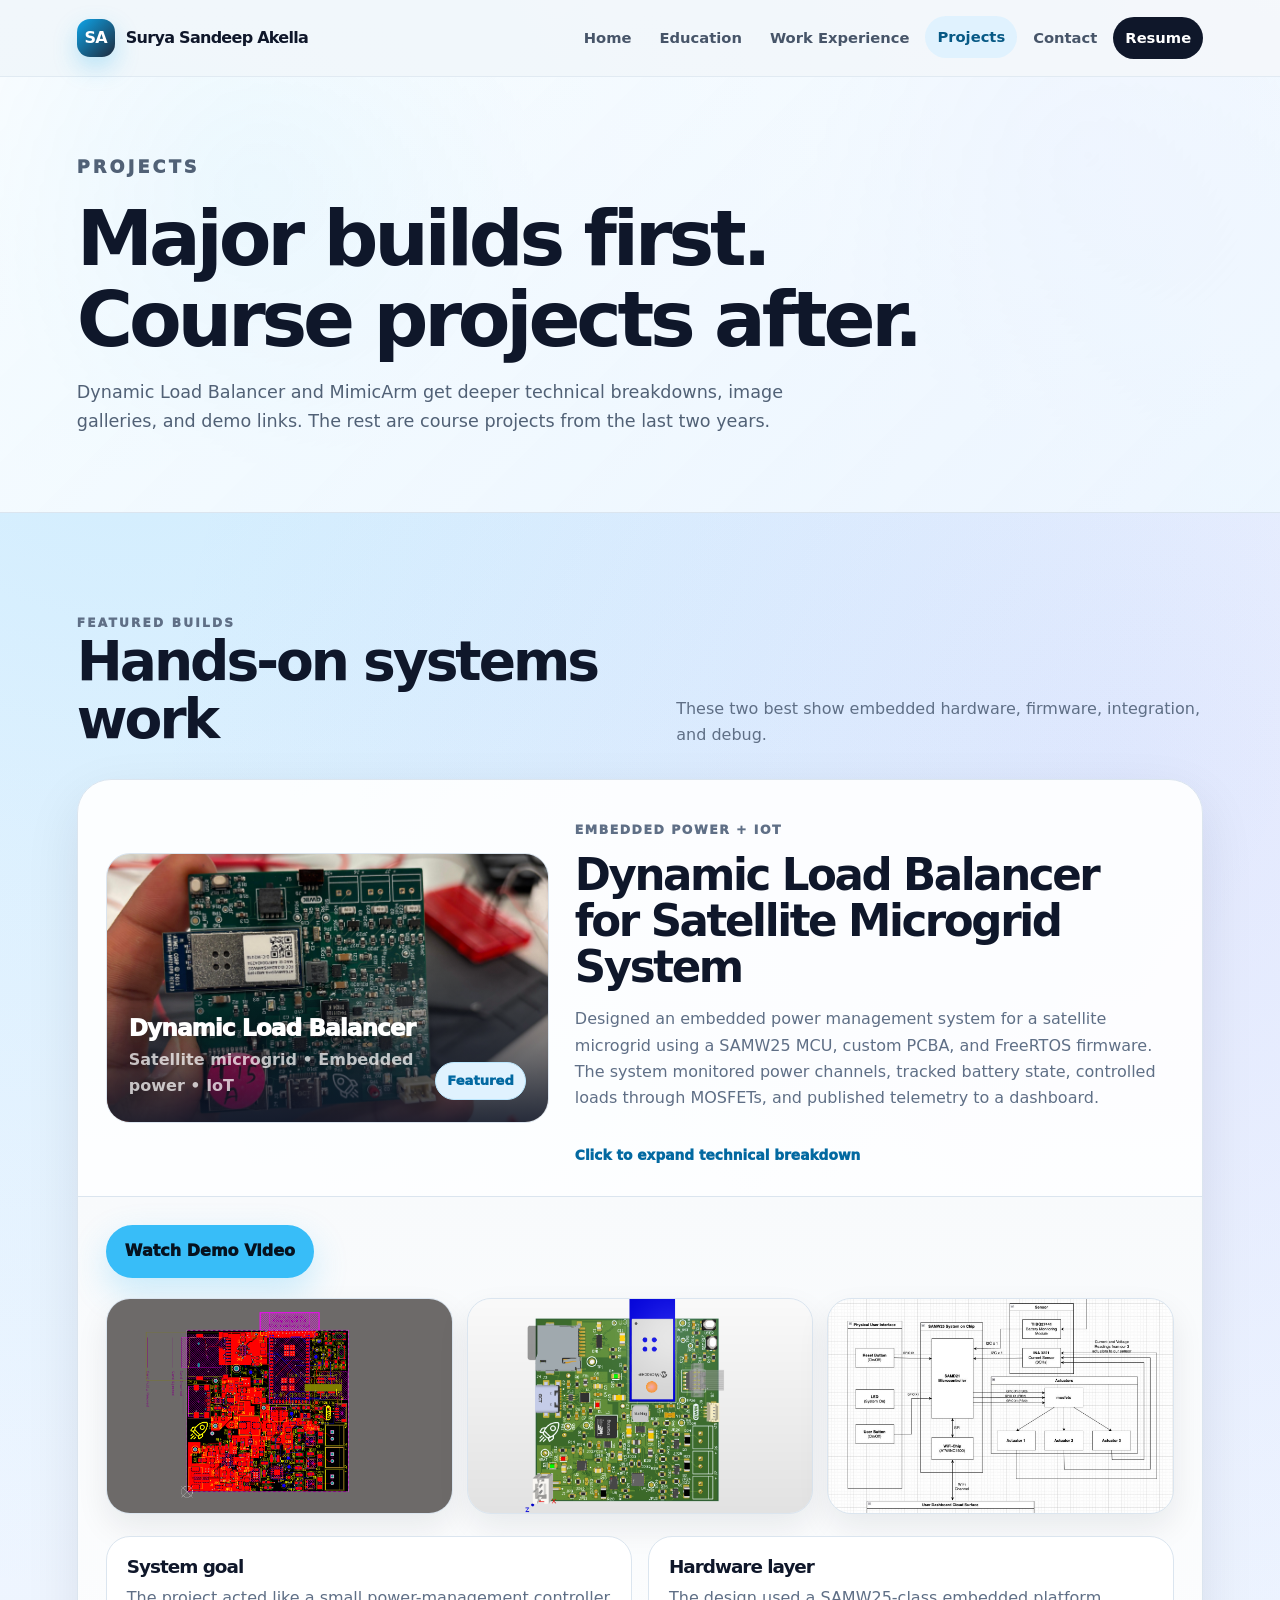
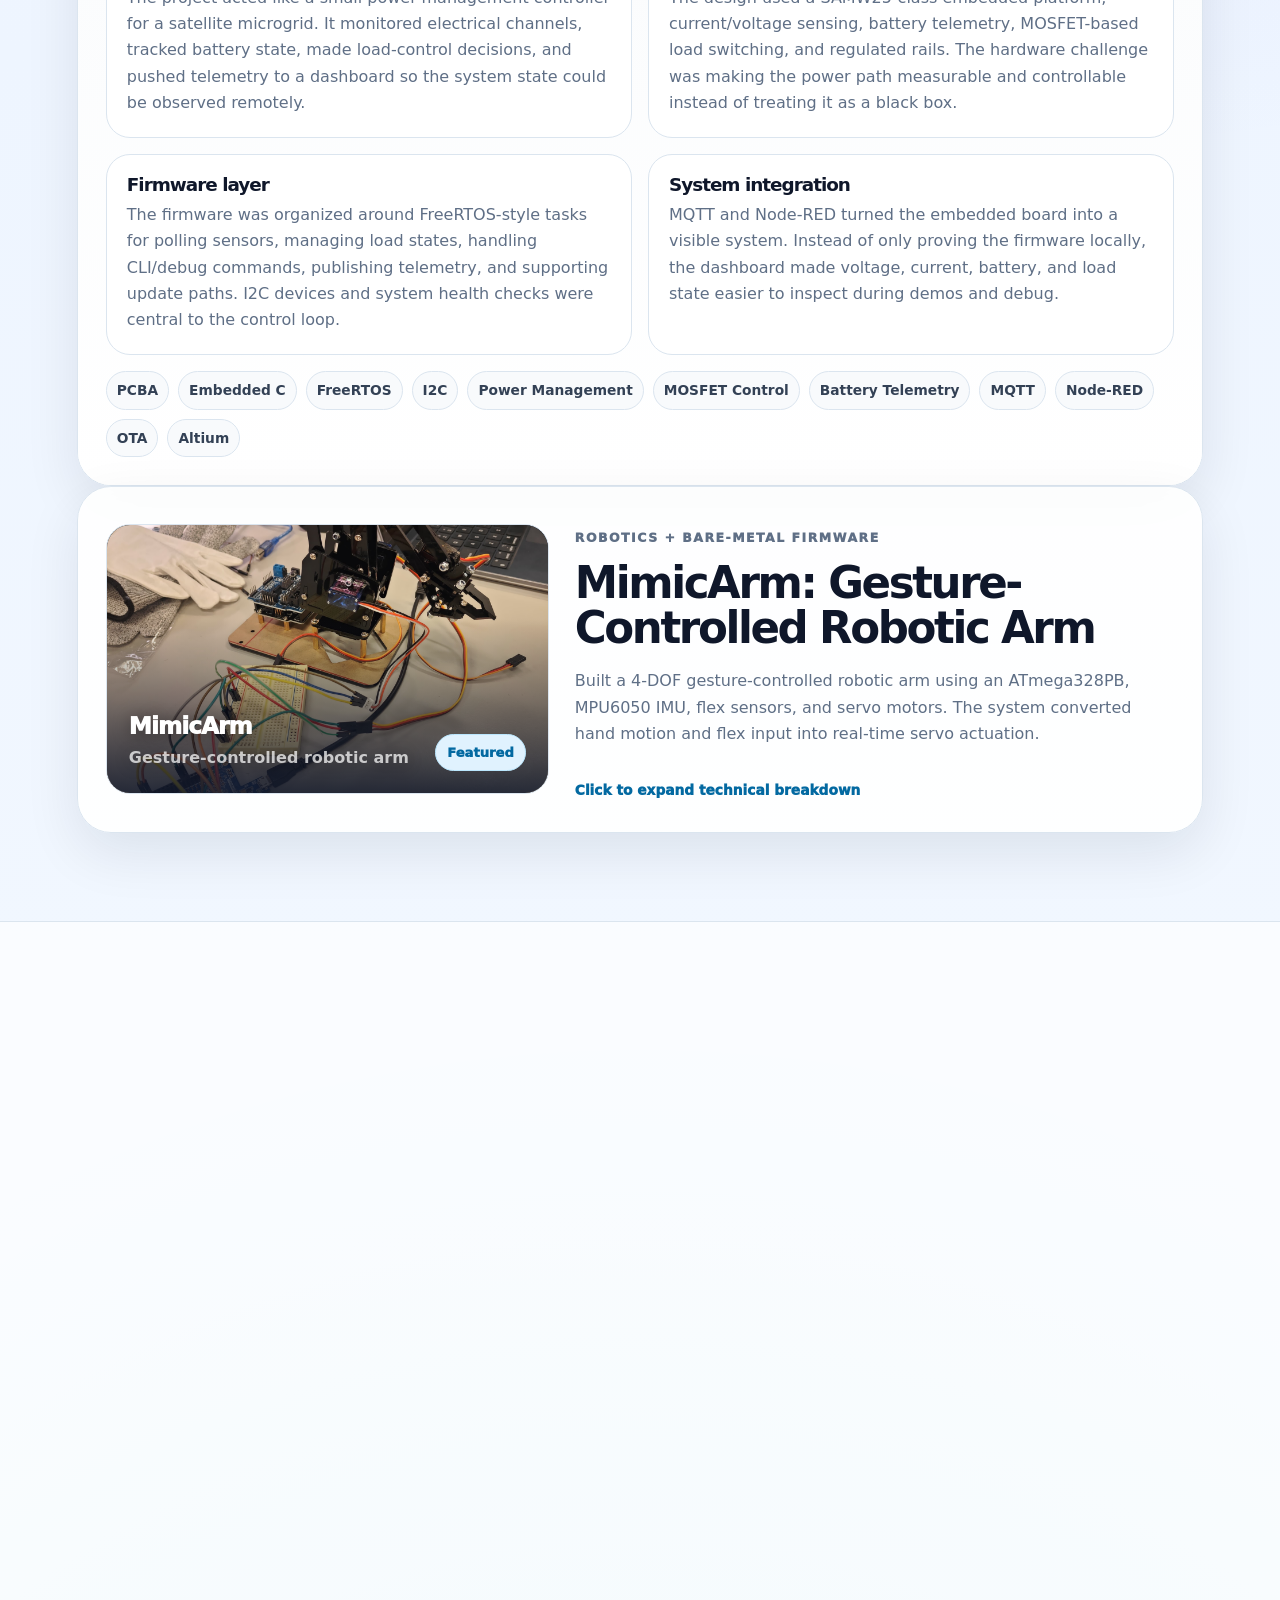
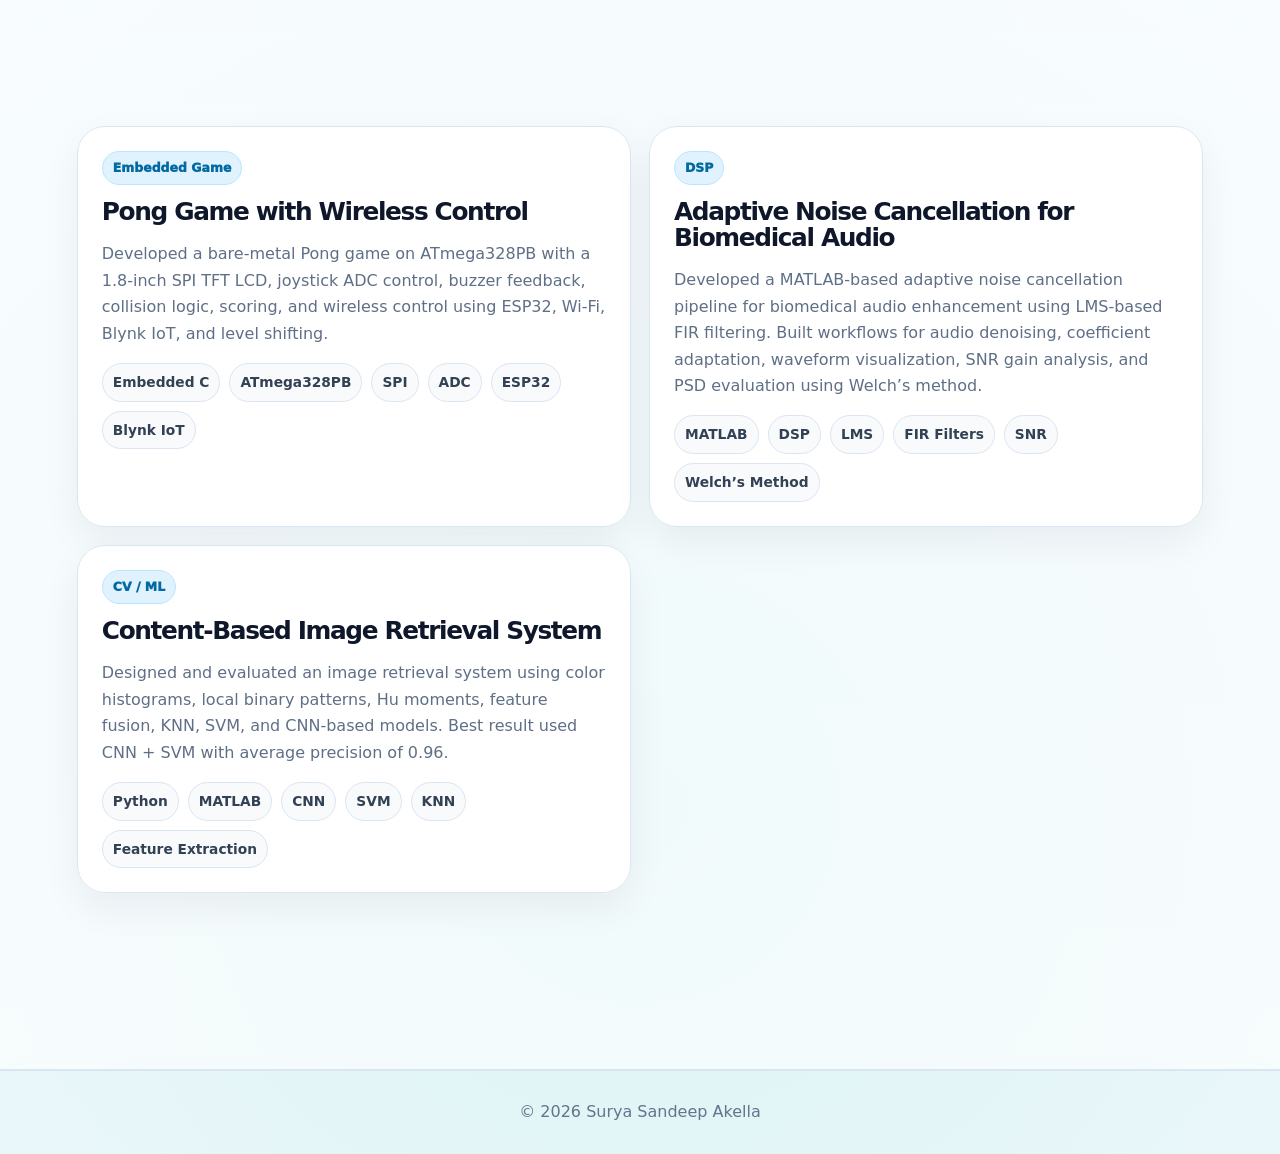
==== commit c0424fc0: "Remove third image from project gallery Removed an image figure from the project gallery section." ====
--- a/projects.html
+++ b/projects.html
@@ -42,8 +42,7 @@
       <div class="project-gallery" aria-label="MimicArm images">
         <figure><img src="images/mimic-arm-1.jpg" alt="MimicArm image 1" onerror="this.style.display='none'; this.nextElementSibling.style.display='grid';" /><figcaption class="image-fallback">Add images/mimicarm-1.jpg</figcaption></figure>
         <figure><img src="images/mimic-arm-2.jpg" alt="MimicArm image 2" onerror="this.style.display='none'; this.nextElementSibling.style.display='grid';" /><figcaption class="image-fallback">Add images/mimicarm-2.jpg</figcaption></figure>
-        <figure><img src="images/mimicarm-3.jpg" alt="MimicArm image 3" onerror="this.style.display='none'; this.nextElementSibling.style.display='grid';" /><figcaption class="image-fallback">Add images/mimicarm-3.jpg</figcaption></figure>
-      </div>
+         </div>
       <div class="deep-grid">
         <article><h3>System goal</h3><p>The goal was to translate hand and wrist motion into robotic-arm movement. The project combined sensing, gesture interpretation, timing-sensitive actuation, and a control structure that could respond quickly enough to feel natural.</p></article>
         <article><h3>Sensing</h3><p>The MPU6050 provided motion/orientation data over I2C, while flex sensors were read through ADC channels to estimate gesture input. The system had to smooth noisy sensor values without making the arm feel delayed.</p></article>
